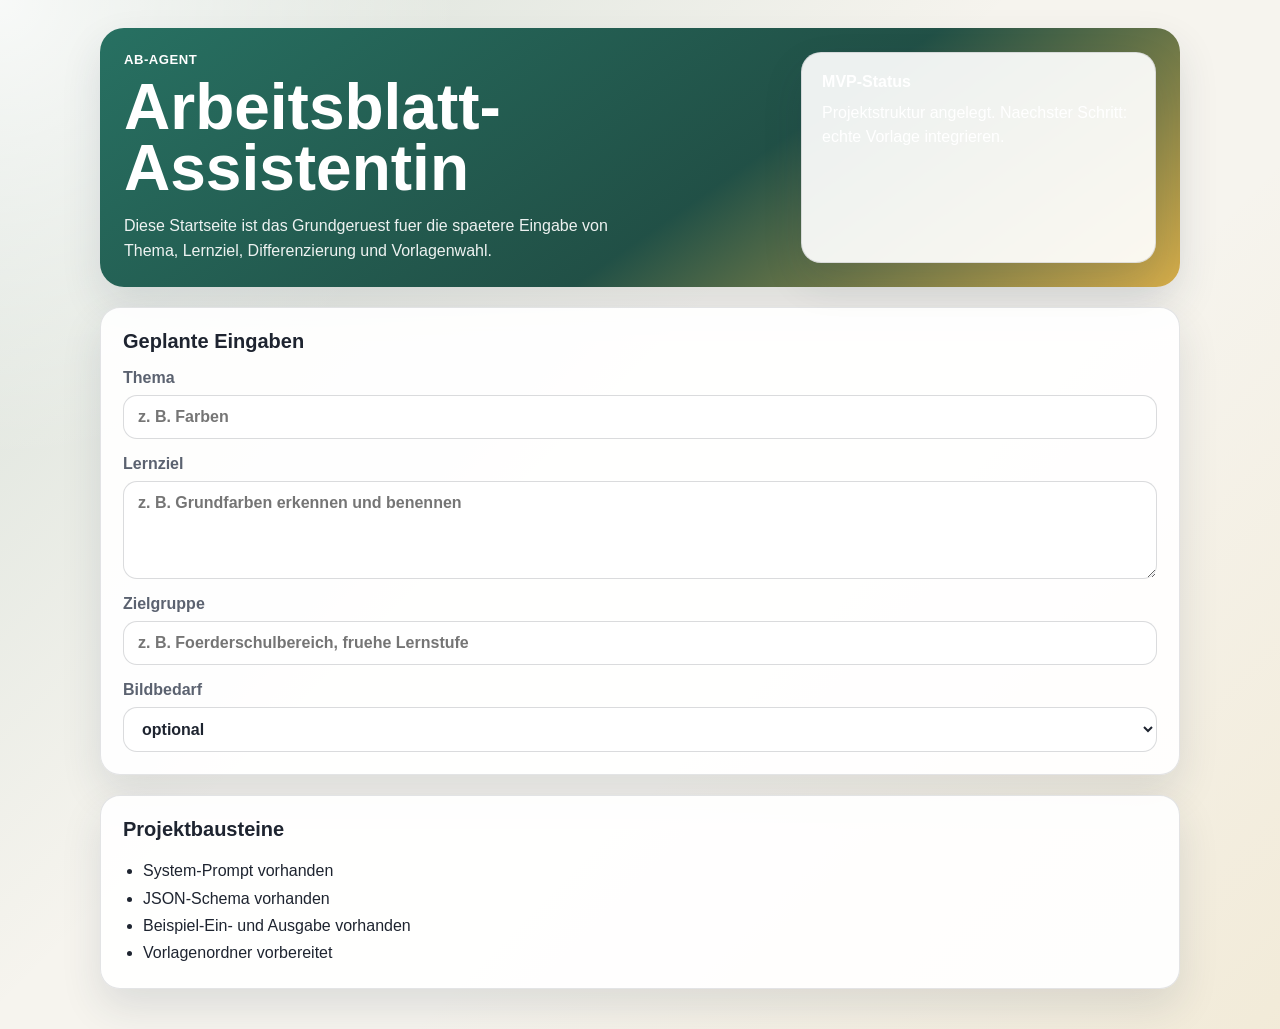
==== app/index.html @ 6d312673 "Initial commit" ====
<!DOCTYPE html>
<html lang="de">
<head>
  <meta charset="UTF-8">
  <meta name="viewport" content="width=device-width, initial-scale=1.0">
  <title>AB-Agent</title>
  <link rel="stylesheet" href="./style.css">
</head>
<body>
  <main class="shell">
    <section class="hero">
      <div>
        <p class="eyebrow">AB-Agent</p>
        <h1>Arbeitsblatt-Assistentin</h1>
        <p class="intro">
          Diese Startseite ist das Grundgeruest fuer die spaetere Eingabe von Thema,
          Lernziel, Differenzierung und Vorlagenwahl.
        </p>
      </div>
      <div class="status-card">
        <strong>MVP-Status</strong>
        <p>Projektstruktur angelegt. Naechster Schritt: echte Vorlage integrieren.</p>
      </div>
    </section>

    <section class="panel">
      <h2>Geplante Eingaben</h2>
      <form class="form-grid">
        <label>
          <span>Thema</span>
          <input type="text" placeholder="z. B. Farben">
        </label>

        <label>
          <span>Lernziel</span>
          <textarea rows="4" placeholder="z. B. Grundfarben erkennen und benennen"></textarea>
        </label>

        <label>
          <span>Zielgruppe</span>
          <input type="text" placeholder="z. B. Foerderschulbereich, fruehe Lernstufe">
        </label>

        <label>
          <span>Bildbedarf</span>
          <select>
            <option>optional</option>
            <option>ja</option>
            <option>nein</option>
          </select>
        </label>
      </form>
    </section>

    <section class="panel">
      <h2>Projektbausteine</h2>
      <ul class="checklist">
        <li>System-Prompt vorhanden</li>
        <li>JSON-Schema vorhanden</li>
        <li>Beispiel-Ein- und Ausgabe vorhanden</li>
        <li>Vorlagenordner vorbereitet</li>
      </ul>
    </section>
  </main>
</body>
</html>
---- app/style.css ----
:root {
  color-scheme: light;
  font-family: "Aptos", "Segoe UI", sans-serif;
  --page: #f6f4ee;
  --panel: rgba(255, 255, 255, 0.92);
  --ink: #1e2430;
  --muted: #5b6270;
  --line: rgba(30, 36, 48, 0.12);
  --primary: #1f6b5c;
  --primary-strong: #13483e;
  --accent: #d4a73b;
  --shadow: 0 18px 40px rgba(31, 47, 71, 0.12);
}

* {
  box-sizing: border-box;
}

body {
  margin: 0;
  min-height: 100vh;
  color: var(--ink);
  background:
    radial-gradient(circle at top left, rgba(255, 255, 255, 0.82), transparent 28%),
    linear-gradient(135deg, rgba(31, 107, 92, 0.14), transparent 44%),
    linear-gradient(315deg, rgba(212, 167, 59, 0.12), transparent 38%),
    var(--page);
}

h1,
h2,
p,
strong,
span,
li {
  overflow-wrap: anywhere;
}

.shell {
  width: min(1080px, calc(100% - 32px));
  margin: 0 auto;
  padding: 28px 0 40px;
}

.hero {
  display: grid;
  grid-template-columns: minmax(0, 1.3fr) minmax(260px, 0.7fr);
  gap: 18px;
  padding: 24px;
  border-radius: 24px;
  background: linear-gradient(145deg, rgba(31, 107, 92, 0.96), rgba(20, 70, 60, 0.94) 58%, rgba(212, 167, 59, 0.92));
  color: #ffffff;
  box-shadow: var(--shadow);
}

.eyebrow {
  margin: 0 0 10px;
  text-transform: uppercase;
  letter-spacing: 0.04em;
  font-size: 0.82rem;
  font-weight: 800;
}

h1 {
  margin: 0;
  font-size: clamp(2.4rem, 5vw, 4.3rem);
  line-height: 0.96;
}

.intro {
  max-width: 60ch;
  margin: 14px 0 0;
  line-height: 1.55;
  color: rgba(255, 255, 255, 0.92);
}

.status-card,
.panel {
  border: 1px solid var(--line);
  border-radius: 20px;
  background: var(--panel);
  box-shadow: var(--shadow);
}

.status-card {
  padding: 20px;
  align-self: stretch;
}

.status-card p {
  margin: 10px 0 0;
  line-height: 1.5;
}

.panel {
  margin-top: 20px;
  padding: 22px;
}

.panel h2 {
  margin: 0 0 16px;
  font-size: 1.25rem;
}

.form-grid {
  display: grid;
  gap: 16px;
}

label {
  display: grid;
  gap: 8px;
  color: var(--muted);
  font-weight: 700;
}

input,
textarea,
select {
  width: 100%;
  padding: 12px 14px;
  border: 1px solid rgba(30, 36, 48, 0.16);
  border-radius: 14px;
  background: #ffffff;
  color: var(--ink);
  font: inherit;
}

.checklist {
  margin: 0;
  padding-left: 20px;
  line-height: 1.7;
}

@media (max-width: 780px) {
  .shell {
    width: min(100% - 20px, 1080px);
    padding-top: 14px;
  }

  .hero {
    grid-template-columns: 1fr;
    padding: 18px;
  }
}
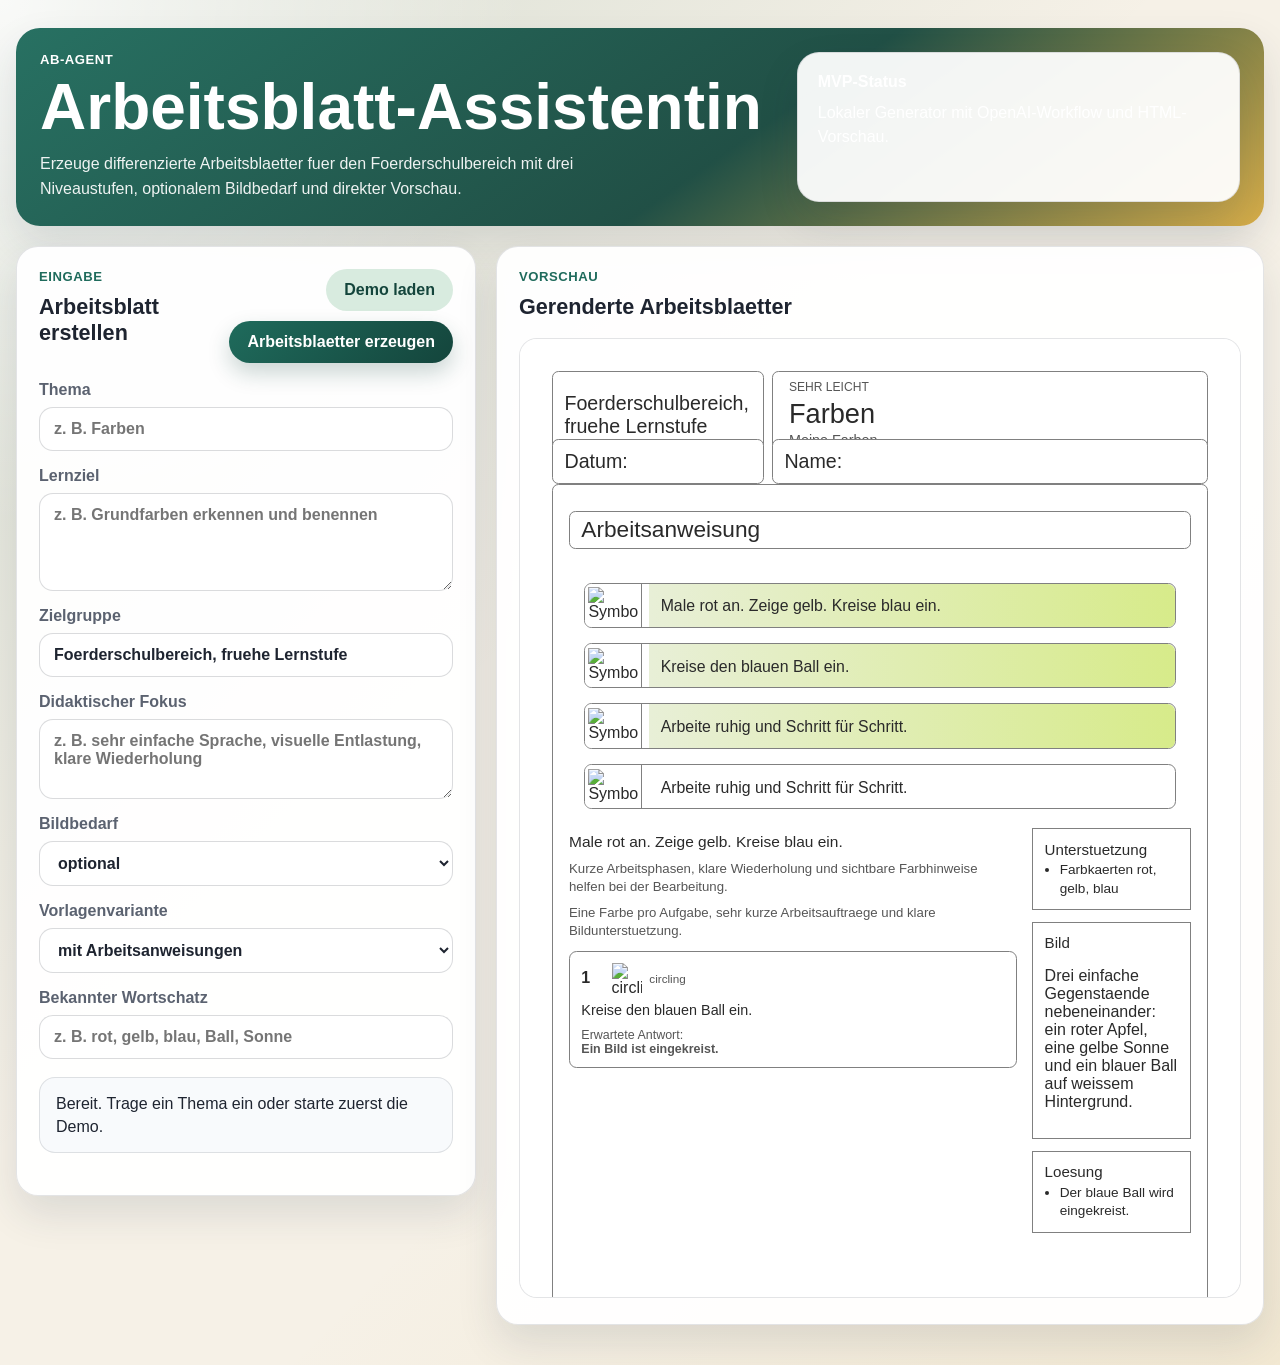
==== commit dd3d9521: "Änderungen beim Layout des Arbeitsblattes. Näher am Grundlayout." ====
--- a/app/index.html
+++ b/app/index.html
@@ -13,54 +13,100 @@
         <p class="eyebrow">AB-Agent</p>
         <h1>Arbeitsblatt-Assistentin</h1>
         <p class="intro">
-          Diese Startseite ist das Grundgeruest fuer die spaetere Eingabe von Thema,
-          Lernziel, Differenzierung und Vorlagenwahl.
+          Erzeuge differenzierte Arbeitsblaetter fuer den Foerderschulbereich mit drei
+          Niveaustufen, optionalem Bildbedarf und direkter Vorschau.
         </p>
       </div>
       <div class="status-card">
         <strong>MVP-Status</strong>
-        <p>Projektstruktur angelegt. Naechster Schritt: echte Vorlage integrieren.</p>
+        <p>Lokaler Generator mit OpenAI-Workflow und HTML-Vorschau.</p>
       </div>
     </section>
 
-    <section class="panel">
-      <h2>Geplante Eingaben</h2>
-      <form class="form-grid">
-        <label>
-          <span>Thema</span>
-          <input type="text" placeholder="z. B. Farben">
-        </label>
+    <section class="workspace">
+      <section class="panel input-panel">
+        <div class="panel-head">
+          <div>
+            <p class="eyebrow eyebrow-dark">Eingabe</p>
+            <h2>Arbeitsblatt erstellen</h2>
+          </div>
+          <div class="button-row">
+            <button id="demo-button" class="secondary-button" type="button">Demo laden</button>
+            <button id="generate-button" class="primary-button" form="generator-form" type="submit">
+              Arbeitsblaetter erzeugen
+            </button>
+          </div>
+        </div>
 
-        <label>
-          <span>Lernziel</span>
-          <textarea rows="4" placeholder="z. B. Grundfarben erkennen und benennen"></textarea>
-        </label>
+        <form id="generator-form" class="form-grid">
+          <label>
+            <span>Thema</span>
+            <input name="topic" type="text" placeholder="z. B. Farben" required>
+          </label>
 
-        <label>
-          <span>Zielgruppe</span>
-          <input type="text" placeholder="z. B. Foerderschulbereich, fruehe Lernstufe">
-        </label>
+          <label>
+            <span>Lernziel</span>
+            <textarea name="learning_goal" rows="4" placeholder="z. B. Grundfarben erkennen und benennen" required></textarea>
+          </label>
 
-        <label>
-          <span>Bildbedarf</span>
-          <select>
-            <option>optional</option>
-            <option>ja</option>
-            <option>nein</option>
-          </select>
-        </label>
-      </form>
-    </section>
+          <label>
+            <span>Zielgruppe</span>
+            <input name="target_group" type="text" value="Foerderschulbereich, fruehe Lernstufe">
+          </label>
 
-    <section class="panel">
-      <h2>Projektbausteine</h2>
-      <ul class="checklist">
-        <li>System-Prompt vorhanden</li>
-        <li>JSON-Schema vorhanden</li>
-        <li>Beispiel-Ein- und Ausgabe vorhanden</li>
-        <li>Vorlagenordner vorbereitet</li>
-      </ul>
+          <label>
+            <span>Didaktischer Fokus</span>
+            <textarea name="focus" rows="3" placeholder="z. B. sehr einfache Sprache, visuelle Entlastung, klare Wiederholung"></textarea>
+          </label>
+
+          <label>
+            <span>Bildbedarf</span>
+            <select name="image_preference">
+              <option value="optional">optional</option>
+              <option value="ja">ja</option>
+              <option value="nein">nein</option>
+            </select>
+          </label>
+
+          <label>
+            <span>Vorlagenvariante</span>
+            <select name="template_variant">
+              <option value="instructions">mit Arbeitsanweisungen</option>
+              <option value="blank">blanko</option>
+            </select>
+          </label>
+
+          <label class="full-span">
+            <span>Bekannter Wortschatz</span>
+            <input name="known_vocabulary" type="text" placeholder="z. B. rot, gelb, blau, Ball, Sonne">
+          </label>
+        </form>
+
+        <div class="status-panel">
+          <div id="status-box" class="status-message" data-state="idle"></div>
+          <p id="output-meta" class="output-meta"></p>
+          <div class="link-row">
+            <a id="open-preview" class="preview-link" href="#" target="_blank" hidden>Vorschau separat oeffnen</a>
+            <a id="open-pdf" class="preview-link" href="#" target="_blank" hidden>PDF oeffnen</a>
+          </div>
+        </div>
+      </section>
+
+      <section class="panel preview-panel">
+        <div class="panel-head">
+          <div>
+            <p class="eyebrow eyebrow-dark">Vorschau</p>
+            <h2>Gerenderte Arbeitsblaetter</h2>
+          </div>
+        </div>
+        <iframe
+          id="preview-frame"
+          title="Arbeitsblatt-Vorschau"
+          src="../out/arbeitsblaetter-vorschau.html"
+        ></iframe>
+      </section>
     </section>
   </main>
+  <script src="./app.js"></script>
 </body>
 </html>
--- a/app/style.css
+++ b/app/style.css
@@ -1,14 +1,17 @@
 :root {
   color-scheme: light;
-  font-family: "Aptos", "Segoe UI", sans-serif;
-  --page: #f6f4ee;
-  --panel: rgba(255, 255, 255, 0.92);
+  font-family: "OpenSan", "Open Sans", "Aptos", "Segoe UI", sans-serif;
+  --page: #f6f1e7;
+  --panel: rgba(255, 255, 255, 0.94);
   --ink: #1e2430;
   --muted: #5b6270;
   --line: rgba(30, 36, 48, 0.12);
   --primary: #1f6b5c;
-  --primary-strong: #13483e;
+  --primary-strong: #14453c;
+  --secondary: #d8ebdf;
   --accent: #d4a73b;
+  --accent-strong: #91660e;
+  --error: #a23b36;
   --shadow: 0 18px 40px rgba(31, 47, 71, 0.12);
 }
 
@@ -21,7 +24,7 @@
   min-height: 100vh;
   color: var(--ink);
   background:
-    radial-gradient(circle at top left, rgba(255, 255, 255, 0.82), transparent 28%),
+    radial-gradient(circle at top left, rgba(255, 255, 255, 0.85), transparent 28%),
     linear-gradient(135deg, rgba(31, 107, 92, 0.14), transparent 44%),
     linear-gradient(315deg, rgba(212, 167, 59, 0.12), transparent 38%),
     var(--page);
@@ -32,19 +35,24 @@
 p,
 strong,
 span,
-li {
+li,
+label,
+button,
+input,
+textarea,
+select {
   overflow-wrap: anywhere;
 }
 
 .shell {
-  width: min(1080px, calc(100% - 32px));
+  width: min(1320px, calc(100% - 32px));
   margin: 0 auto;
   padding: 28px 0 40px;
 }
 
 .hero {
   display: grid;
-  grid-template-columns: minmax(0, 1.3fr) minmax(260px, 0.7fr);
+  grid-template-columns: minmax(0, 1.25fr) minmax(280px, 0.75fr);
   gap: 18px;
   padding: 24px;
   border-radius: 24px;
@@ -61,14 +69,18 @@
   font-weight: 800;
 }
 
+.eyebrow-dark {
+  color: var(--primary);
+}
+
 h1 {
   margin: 0;
-  font-size: clamp(2.4rem, 5vw, 4.3rem);
+  font-size: clamp(2.5rem, 5vw, 4.5rem);
   line-height: 0.96;
 }
 
 .intro {
-  max-width: 60ch;
+  max-width: 62ch;
   margin: 14px 0 0;
   line-height: 1.55;
   color: rgba(255, 255, 255, 0.92);
@@ -77,7 +89,7 @@
 .status-card,
 .panel {
   border: 1px solid var(--line);
-  border-radius: 20px;
+  border-radius: 22px;
   background: var(--panel);
   box-shadow: var(--shadow);
 }
@@ -92,19 +104,80 @@
   line-height: 1.5;
 }
 
+.workspace {
+  display: grid;
+  grid-template-columns: minmax(340px, 460px) minmax(0, 1fr);
+  gap: 20px;
+  margin-top: 20px;
+  align-items: start;
+}
+
 .panel {
-  margin-top: 20px;
   padding: 22px;
 }
 
+.panel-head {
+  display: flex;
+  justify-content: space-between;
+  gap: 16px;
+  align-items: start;
+  margin-bottom: 18px;
+}
+
 .panel h2 {
-  margin: 0 0 16px;
-  font-size: 1.25rem;
+  margin: 0;
+  font-size: 1.35rem;
+}
+
+.button-row {
+  display: flex;
+  gap: 10px;
+  flex-wrap: wrap;
+  justify-content: flex-end;
+}
+
+.primary-button,
+.secondary-button {
+  appearance: none;
+  border: none;
+  border-radius: 999px;
+  padding: 12px 18px;
+  font: inherit;
+  font-weight: 800;
+  cursor: pointer;
+  transition: transform 120ms ease, box-shadow 120ms ease, opacity 120ms ease;
+}
+
+.primary-button {
+  color: #ffffff;
+  background: linear-gradient(135deg, var(--primary), var(--primary-strong));
+  box-shadow: 0 10px 22px rgba(20, 69, 60, 0.22);
+}
+
+.secondary-button {
+  color: var(--primary-strong);
+  background: var(--secondary);
+}
+
+.primary-button:hover,
+.secondary-button:hover {
+  transform: translateY(-1px);
+}
+
+.primary-button:disabled,
+.secondary-button:disabled {
+  opacity: 0.65;
+  cursor: wait;
+  transform: none;
 }
 
 .form-grid {
   display: grid;
   gap: 16px;
+}
+
+.full-span {
+  grid-column: 1 / -1;
 }
 
 label {
@@ -126,15 +199,83 @@
   font: inherit;
 }
 
-.checklist {
+textarea {
+  resize: vertical;
+}
+
+.status-panel {
+  margin-top: 18px;
+  display: grid;
+  gap: 10px;
+}
+
+.status-message {
+  min-height: 54px;
+  padding: 14px 16px;
+  border-radius: 16px;
+  border: 1px solid var(--line);
+  background: #f8fafc;
+  line-height: 1.45;
+}
+
+.status-message[data-state="loading"] {
+  background: #eef7f2;
+  color: var(--primary-strong);
+}
+
+.status-message[data-state="success"] {
+  background: #edf8f0;
+  color: var(--primary-strong);
+}
+
+.status-message[data-state="error"] {
+  background: #fff1f0;
+  color: var(--error);
+}
+
+.output-meta {
   margin: 0;
-  padding-left: 20px;
-  line-height: 1.7;
+  line-height: 1.5;
+  color: var(--muted);
+}
+
+.preview-link {
+  color: var(--primary);
+  font-weight: 800;
+  text-decoration: none;
+}
+
+.link-row {
+  display: flex;
+  gap: 16px;
+  flex-wrap: wrap;
+}
+
+.preview-link:hover {
+  text-decoration: underline;
+}
+
+.preview-panel {
+  min-height: 780px;
+}
+
+#preview-frame {
+  width: 100%;
+  min-height: 960px;
+  border: 1px solid rgba(30, 36, 48, 0.12);
+  border-radius: 18px;
+  background: #ffffff;
+}
+
+@media (max-width: 1080px) {
+  .workspace {
+    grid-template-columns: 1fr;
+  }
 }
 
 @media (max-width: 780px) {
   .shell {
-    width: min(100% - 20px, 1080px);
+    width: min(100% - 20px, 1320px);
     padding-top: 14px;
   }
 
@@ -142,4 +283,21 @@
     grid-template-columns: 1fr;
     padding: 18px;
   }
-}
+
+  .panel-head {
+    flex-direction: column;
+  }
+
+  .button-row {
+    width: 100%;
+    justify-content: stretch;
+  }
+
+  .button-row button {
+    flex: 1;
+  }
+
+  #preview-frame {
+    min-height: 680px;
+  }
+}
